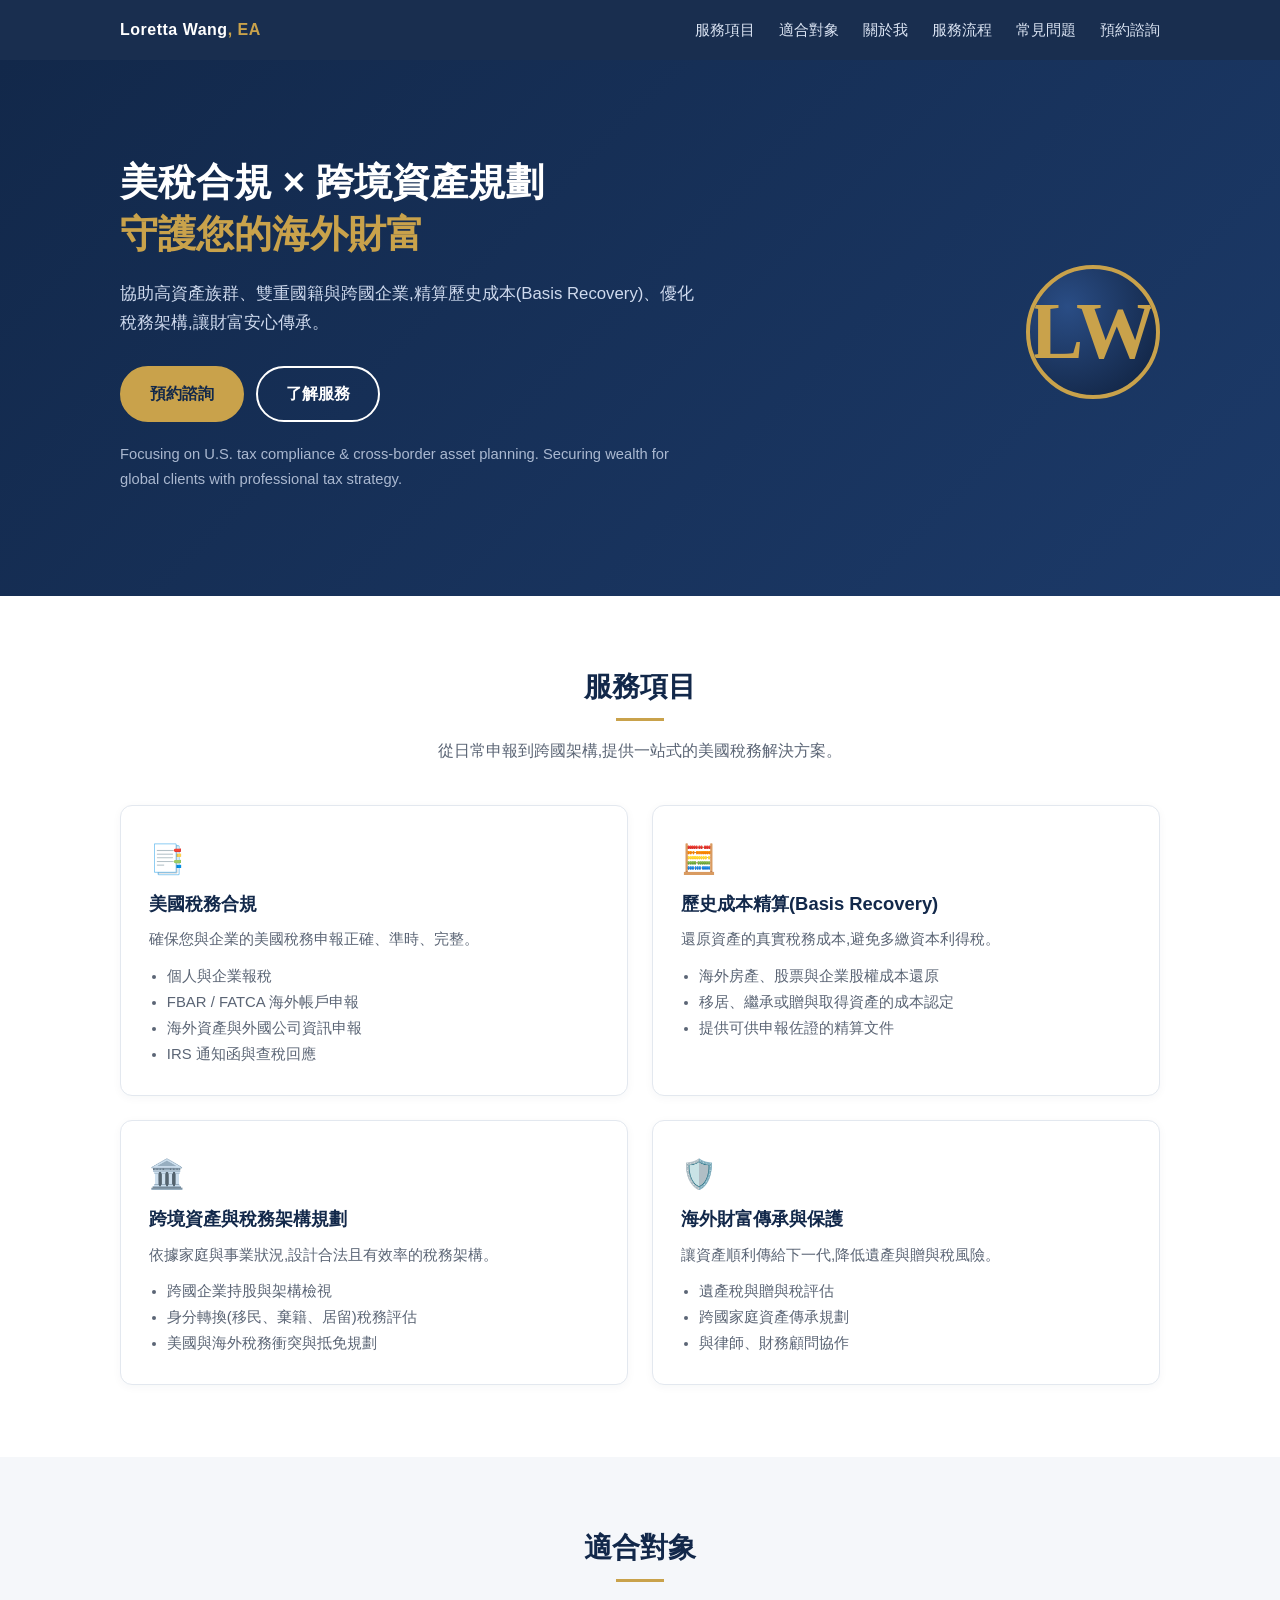
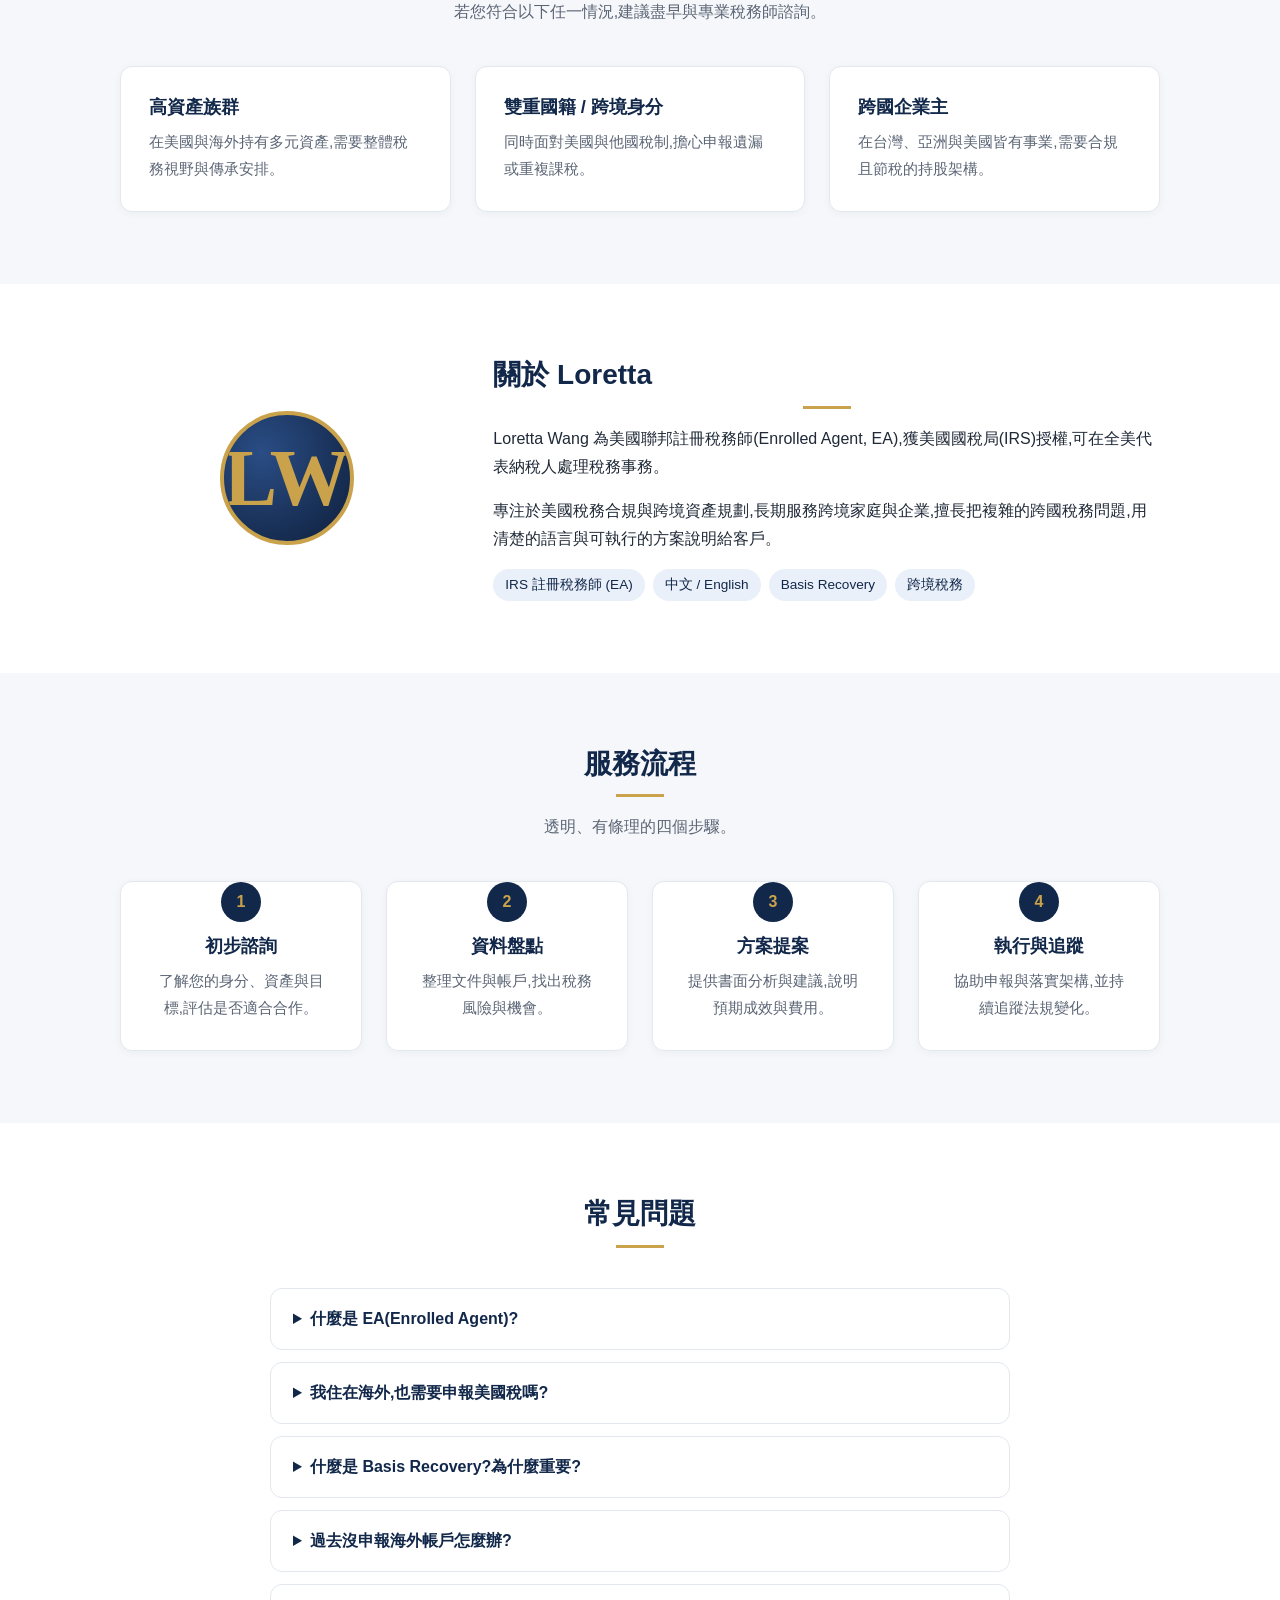
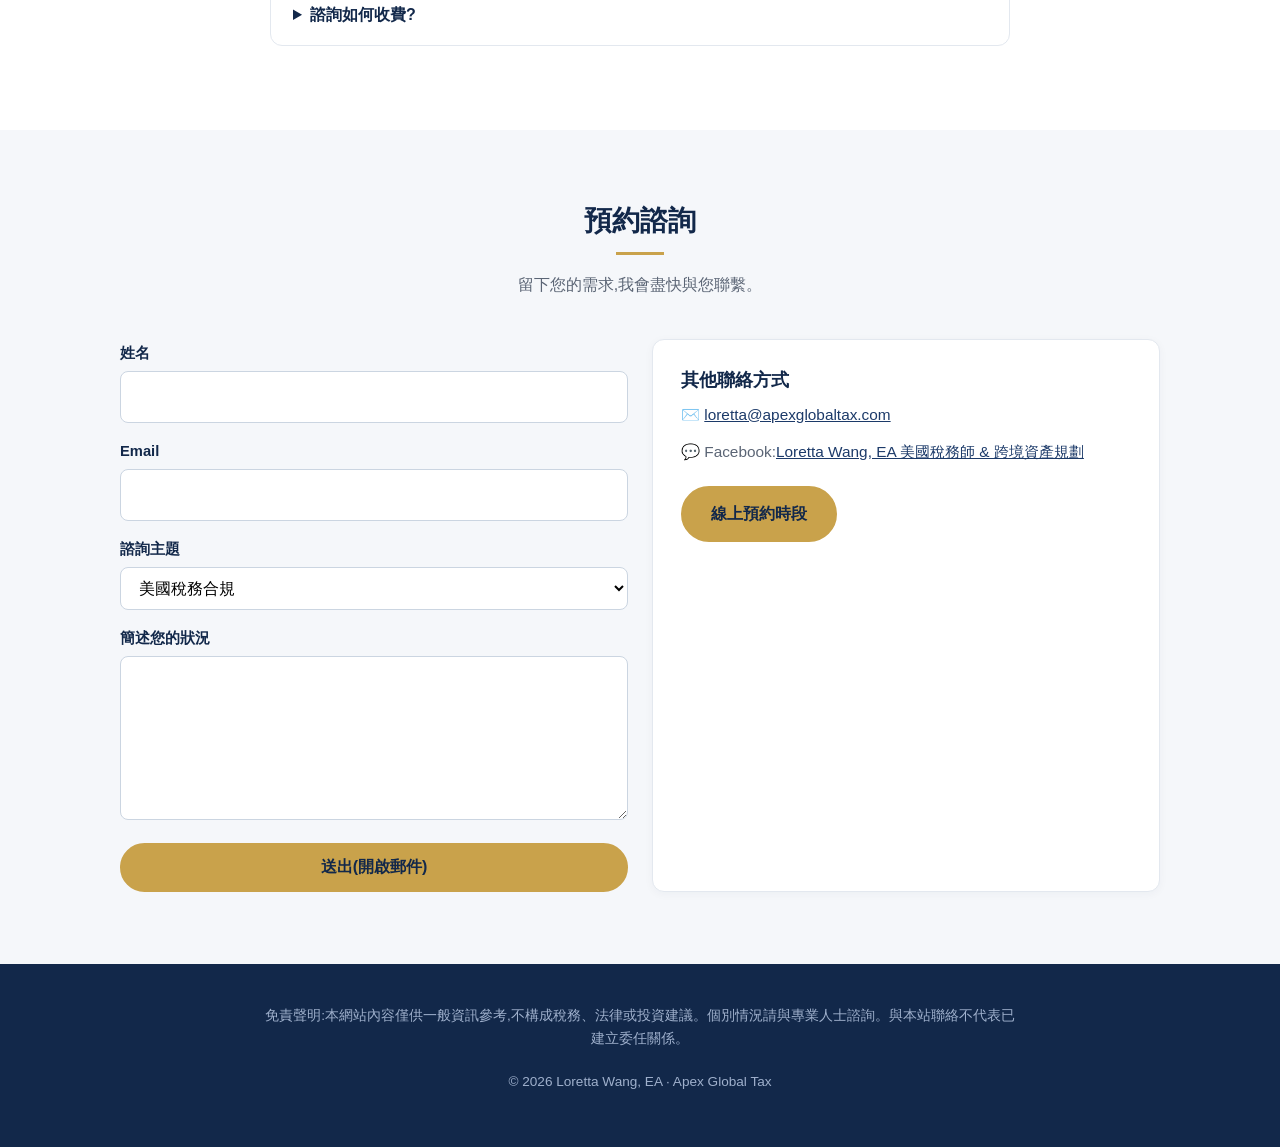
==== index.html @ fd718a01 "Add initial Chinese landing site with GitHub Pages workflow Co-Authored-By: Claude Sonnet 5.5 <norep" ====
<!doctype html>
<html lang="zh-Hant">
<head>
<meta charset="utf-8">
<meta name="viewport" content="width=device-width,initial-scale=1">
<title>Loretta Wang, EA 美國稅務師 | 美稅合規與跨境資產規劃</title>
<meta name="description" content="專注美稅合規與跨境資產規劃。協助高資產族群、雙重國籍與跨國企業進行歷史成本(Basis Recovery)精算、優化稅務架構,傳承與保護海外財富。">
<meta property="og:title" content="Loretta Wang, EA 美國稅務師 & 跨境資產規劃">
<meta property="og:description" content="美稅合規、Basis Recovery、跨境稅務架構與海外財富傳承。">
<meta property="og:type" content="website">
<link rel="icon" href="assets/img/favicon.svg" type="image/svg+xml">
<link rel="stylesheet" href="assets/css/style.css">
</head>
<body>

<header class="site">
  <div class="wrap">
    <a class="brand" href="#top">Loretta Wang<span>, EA</span></a>
    <button class="menu-btn" id="menu-btn" aria-label="選單" aria-expanded="false">☰</button>
    <nav id="nav">
      <ul>
        <li><a href="#services">服務項目</a></li>
        <li><a href="#clients">適合對象</a></li>
        <li><a href="#about">關於我</a></li>
        <li><a href="#process">服務流程</a></li>
        <li><a href="#faq">常見問題</a></li>
        <li><a href="#contact">預約諮詢</a></li>
      </ul>
    </nav>
  </div>
</header>

<main id="top">
<section class="hero">
  <div class="wrap">
    <div>
      <h1>美稅合規 × 跨境資產規劃<br><em>守護您的海外財富</em></h1>
      <p>協助高資產族群、雙重國籍與跨國企業,精算歷史成本(Basis Recovery)、優化稅務架構,讓財富安心傳承。</p>
      <div class="cta">
        <a class="btn" href="#contact">預約諮詢</a>
        <a class="btn ghost" href="#services">了解服務</a>
      </div>
      <p class="en">Focusing on U.S. tax compliance &amp; cross-border asset planning. Securing wealth for global clients with professional tax strategy.</p>
    </div>
    <!-- 放入照片:將 assets/img/loretta.jpg 放好後,把下面 LW 換成 <img src="assets/img/loretta.jpg" alt="Loretta Wang, EA"> -->
    <div class="portrait" aria-hidden="true">LW</div>
  </div>
</section>

<section id="services">
  <div class="wrap">
    <h2>服務項目</h2>
    <p class="lead">從日常申報到跨國架構,提供一站式的美國稅務解決方案。</p>
    <div class="grid c2">
      <div class="card">
        <div class="icon">📑</div>
        <h3>美國稅務合規</h3>
        <p>確保您與企業的美國稅務申報正確、準時、完整。</p>
        <ul><li>個人與企業報稅</li><li>FBAR / FATCA 海外帳戶申報</li><li>海外資產與外國公司資訊申報</li><li>IRS 通知函與查稅回應</li></ul>
      </div>
      <div class="card">
        <div class="icon">🧮</div>
        <h3>歷史成本精算(Basis Recovery)</h3>
        <p>還原資產的真實稅務成本,避免多繳資本利得稅。</p>
        <ul><li>海外房產、股票與企業股權成本還原</li><li>移居、繼承或贈與取得資產的成本認定</li><li>提供可供申報佐證的精算文件</li></ul>
      </div>
      <div class="card">
        <div class="icon">🏛️</div>
        <h3>跨境資產與稅務架構規劃</h3>
        <p>依據家庭與事業狀況,設計合法且有效率的稅務架構。</p>
        <ul><li>跨國企業持股與架構檢視</li><li>身分轉換(移民、棄籍、居留)稅務評估</li><li>美國與海外稅務衝突與抵免規劃</li></ul>
      </div>
      <div class="card">
        <div class="icon">🛡️</div>
        <h3>海外財富傳承與保護</h3>
        <p>讓資產順利傳給下一代,降低遺產與贈與稅風險。</p>
        <ul><li>遺產稅與贈與稅評估</li><li>跨國家庭資產傳承規劃</li><li>與律師、財務顧問協作</li></ul>
      </div>
    </div>
  </div>
</section>

<section id="clients" class="alt">
  <div class="wrap">
    <h2>適合對象</h2>
    <p class="lead">若您符合以下任一情況,建議盡早與專業稅務師諮詢。</p>
    <div class="grid c3">
      <div class="card"><h3>高資產族群</h3><p>在美國與海外持有多元資產,需要整體稅務視野與傳承安排。</p></div>
      <div class="card"><h3>雙重國籍 / 跨境身分</h3><p>同時面對美國與他國稅制,擔心申報遺漏或重複課稅。</p></div>
      <div class="card"><h3>跨國企業主</h3><p>在台灣、亞洲與美國皆有事業,需要合規且節稅的持股架構。</p></div>
    </div>
  </div>
</section>

<section id="about">
  <div class="wrap about">
    <div class="portrait" aria-hidden="true" style="margin:0 auto;max-width:240px">LW</div>
    <div>
      <h2 style="text-align:left">關於 Loretta</h2>
      <p>Loretta Wang 為美國聯邦註冊稅務師(Enrolled Agent, EA),獲美國國稅局(IRS)授權,可在全美代表納稅人處理稅務事務。</p>
      <p>專注於美國稅務合規與跨境資產規劃,長期服務跨境家庭與企業,擅長把複雜的跨國稅務問題,用清楚的語言與可執行的方案說明給客戶。</p>
      <!-- TODO: 補上實際學經歷、執業年資、服務語言 -->
      <div class="tags"><span>IRS 註冊稅務師 (EA)</span><span>中文 / English</span><span>Basis Recovery</span><span>跨境稅務</span></div>
    </div>
  </div>
</section>

<section id="process" class="alt">
  <div class="wrap">
    <h2>服務流程</h2>
    <p class="lead">透明、有條理的四個步驟。</p>
    <div class="grid c4 steps">
      <div class="card step"><h3>初步諮詢</h3><p>了解您的身分、資產與目標,評估是否適合合作。</p></div>
      <div class="card step"><h3>資料盤點</h3><p>整理文件與帳戶,找出稅務風險與機會。</p></div>
      <div class="card step"><h3>方案提案</h3><p>提供書面分析與建議,說明預期成效與費用。</p></div>
      <div class="card step"><h3>執行與追蹤</h3><p>協助申報與落實架構,並持續追蹤法規變化。</p></div>
    </div>
  </div>
</section>

<section id="faq">
  <div class="wrap" style="max-width:780px">
    <h2>常見問題</h2>
    <p class="lead"></p>
    <details><summary>什麼是 EA(Enrolled Agent)?</summary><p>EA 是由美國國稅局授予的聯邦稅務執業資格,持有者可在全美代表納稅人與 IRS 溝通、處理申報及查稅事宜。</p></details>
    <details><summary>我住在海外,也需要申報美國稅嗎?</summary><p>美國公民與綠卡持有者無論居住何處,通常都需申報全球所得,並可能需要申報 FBAR、FATCA 等海外資產。實際情況需依個人身分判斷,歡迎諮詢。</p></details>
    <details><summary>什麼是 Basis Recovery?為什麼重要?</summary><p>Basis(成本基礎)是計算資本利得的起點。若取得資產時的成本沒有被正確認定,出售時可能多繳稅。精算並留存佐證文件,可降低稅負與日後爭議。</p></details>
    <details><summary>過去沒申報海外帳戶怎麼辦?</summary><p>IRS 提供多種自願揭露與補救途徑,越早處理選擇越多、風險越低。建議先諮詢專業人士再決定做法。</p></details>
    <details><summary>諮詢如何收費?</summary><p><!-- TODO: 填入實際收費方式 -->初次諮詢後,我們會依服務範圍提供明確報價,不會有隱藏費用。</p></details>
  </div>
</section>

<section id="contact" class="alt">
  <div class="wrap">
    <h2>預約諮詢</h2>
    <p class="lead">留下您的需求,我會盡快與您聯繫。</p>
    <div class="grid c2">
      <form id="contact-form">
        <div><label for="name">姓名</label><input id="name" name="name" required></div>
        <div><label for="email">Email</label><input id="email" name="email" type="email" required></div>
        <div><label for="topic">諮詢主題</label>
          <select id="topic" name="topic">
            <option>美國稅務合規</option><option>歷史成本精算 (Basis Recovery)</option>
            <option>跨境資產與稅務架構</option><option>海外財富傳承</option><option>其他</option>
          </select></div>
        <div><label for="message">簡述您的狀況</label><textarea id="message" name="message" rows="5"></textarea></div>
        <button class="btn" type="submit">送出(開啟郵件)</button>
      </form>
      <div class="card contact-info">
        <h3>其他聯絡方式</h3>
        <p>✉️ <a href="mailto:loretta@apexglobaltax.com">loretta@apexglobaltax.com</a></p>
        <p>💬 Facebook:<a href="#" id="fb-link">Loretta Wang, EA 美國稅務師 &amp; 跨境資產規劃</a></p>
        <!-- TODO: 補上 FB 專頁網址、LINE / WeChat、Calendly 預約連結 -->
        <p style="margin-top:20px"><a class="btn" href="#" id="cal-link">線上預約時段</a></p>
      </div>
    </div>
  </div>
</section>
</main>

<footer>
  <div class="wrap">
    <p class="disclaimer">免責聲明:本網站內容僅供一般資訊參考,不構成稅務、法律或投資建議。個別情況請與專業人士諮詢。與本站聯絡不代表已建立委任關係。</p>
    <p class="copy">© 2026 Loretta Wang, EA · Apex Global Tax</p>
  </div>
</footer>

<script src="assets/js/main.js"></script>
</body>
</html>
---- assets/css/style.css ----
:root{
  --navy:#12284a; --navy-2:#1c3a69; --gold:#c9a24b; --gold-d:#a8832f;
  --ink:#1f2937; --muted:#5b6575; --bg:#fff; --bg-alt:#f5f7fa; --line:#e3e8ef;
  --radius:12px; --max:1080px;
}
*{box-sizing:border-box}
html{scroll-behavior:smooth}
body{margin:0;font-family:-apple-system,BlinkMacSystemFont,"Noto Sans TC","PingFang TC","Microsoft JhengHei",Segoe UI,sans-serif;color:var(--ink);background:var(--bg);line-height:1.75}
img{max-width:100%}
a{color:var(--navy-2)}
.wrap{max-width:var(--max);margin:0 auto;padding:0 20px}
section{padding:72px 0}
section.alt{background:var(--bg-alt)}
h1,h2,h3{line-height:1.35;margin:0 0 .5em;color:var(--navy)}
h2{font-size:1.75rem;text-align:center}
h2::after{content:"";display:block;width:48px;height:3px;background:var(--gold);margin:12px auto 0}
.lead{text-align:center;color:var(--muted);max-width:640px;margin:16px auto 40px}
.btn{display:inline-block;padding:12px 28px;border-radius:999px;background:var(--gold);color:var(--navy);font-weight:700;text-decoration:none;border:2px solid var(--gold);cursor:pointer;font-size:1rem}
.btn:hover{background:var(--gold-d);border-color:var(--gold-d)}
.btn.ghost{background:transparent;color:#fff;border-color:#fff}
.btn.ghost:hover{background:#fff;color:var(--navy)}

header.site{position:sticky;top:0;z-index:10;background:rgba(18,40,74,.97);backdrop-filter:blur(6px)}
header.site .wrap{display:flex;align-items:center;justify-content:space-between;height:60px}
.brand{color:#fff;font-weight:700;text-decoration:none;letter-spacing:.5px}
.brand span{color:var(--gold)}
nav ul{display:flex;gap:24px;list-style:none;margin:0;padding:0}
nav a{color:#dbe4f3;text-decoration:none;font-size:.95rem}
nav a:hover{color:var(--gold)}
.menu-btn{display:none;background:none;border:0;color:#fff;font-size:1.6rem;cursor:pointer}

.hero{background:linear-gradient(135deg,var(--navy),var(--navy-2));color:#fff;padding:96px 0 88px}
.hero .wrap{display:grid;grid-template-columns:1.4fr 1fr;gap:40px;align-items:center}
.hero h1{color:#fff;font-size:2.4rem}
.hero h1 em{font-style:normal;color:var(--gold)}
.hero p{color:#cfdaee;font-size:1.05rem}
.hero .cta{display:flex;gap:12px;flex-wrap:wrap;margin-top:28px}
.hero .en{font-size:.92rem;opacity:.8;margin-top:20px}
.portrait{aspect-ratio:1;max-width:320px;margin-left:auto;border-radius:50%;background:radial-gradient(circle at 30% 30%,#2a4d85,#0e1f3b);border:4px solid var(--gold);display:flex;align-items:center;justify-content:center;font:700 5rem Georgia,serif;color:var(--gold);overflow:hidden}
.portrait img{width:100%;height:100%;object-fit:cover}

.grid{display:grid;gap:24px}
.grid.c2{grid-template-columns:repeat(2,1fr)}
.grid.c3{grid-template-columns:repeat(3,1fr)}
.grid.c4{grid-template-columns:repeat(4,1fr)}
.card{background:#fff;border:1px solid var(--line);border-radius:var(--radius);padding:28px;box-shadow:0 2px 10px rgba(18,40,74,.04)}
.card h3{font-size:1.15rem}
.card p{margin:0;color:var(--muted);font-size:.96rem}
.card ul{margin:10px 0 0;padding-left:1.2em;color:var(--muted);font-size:.93rem}
.icon{font-size:1.8rem;margin-bottom:8px}

.steps{counter-reset:s}
.step{position:relative;padding-top:52px;text-align:center}
.step::before{counter-increment:s;content:counter(s);position:absolute;top:0;left:50%;transform:translateX(-50%);width:40px;height:40px;line-height:40px;border-radius:50%;background:var(--navy);color:var(--gold);font-weight:700}

.about{display:grid;grid-template-columns:1fr 2fr;gap:40px;align-items:center}
.tags{display:flex;flex-wrap:wrap;gap:8px;margin-top:14px}
.tags span{background:#eaf0fa;color:var(--navy);padding:4px 12px;border-radius:999px;font-size:.85rem}

details{background:#fff;border:1px solid var(--line);border-radius:var(--radius);padding:16px 22px;margin-bottom:12px}
summary{cursor:pointer;font-weight:600;color:var(--navy)}
details p{margin:10px 0 0;color:var(--muted)}

form{display:grid;gap:14px}
label{font-weight:600;font-size:.92rem;color:var(--navy)}
input,select,textarea{width:100%;padding:11px 14px;border:1px solid #cbd5e1;border-radius:8px;font:inherit;margin-top:4px;background:#fff}
input:focus,select:focus,textarea:focus{outline:2px solid var(--gold);border-color:var(--gold)}
.contact-info p{margin:0 0 10px}

footer{background:var(--navy);color:#9fb0cc;padding:40px 0;font-size:.85rem}
footer a{color:var(--gold)}
.disclaimer{max-width:760px;margin:0 auto 20px;text-align:center;line-height:1.7}
.copy{text-align:center}

@media(max-width:860px){
  .hero .wrap,.about{grid-template-columns:1fr}
  .portrait{margin:0 auto;max-width:220px;order:-1}
  .grid.c2,.grid.c3,.grid.c4{grid-template-columns:1fr}
  .grid.c4.steps{grid-template-columns:repeat(2,1fr)}
  .hero h1{font-size:1.9rem}
  section{padding:56px 0}
  .menu-btn{display:block}
  nav{display:none;position:absolute;top:60px;left:0;right:0;background:var(--navy);padding:12px 20px 20px}
  nav.open{display:block}
  nav ul{flex-direction:column;gap:14px}
}
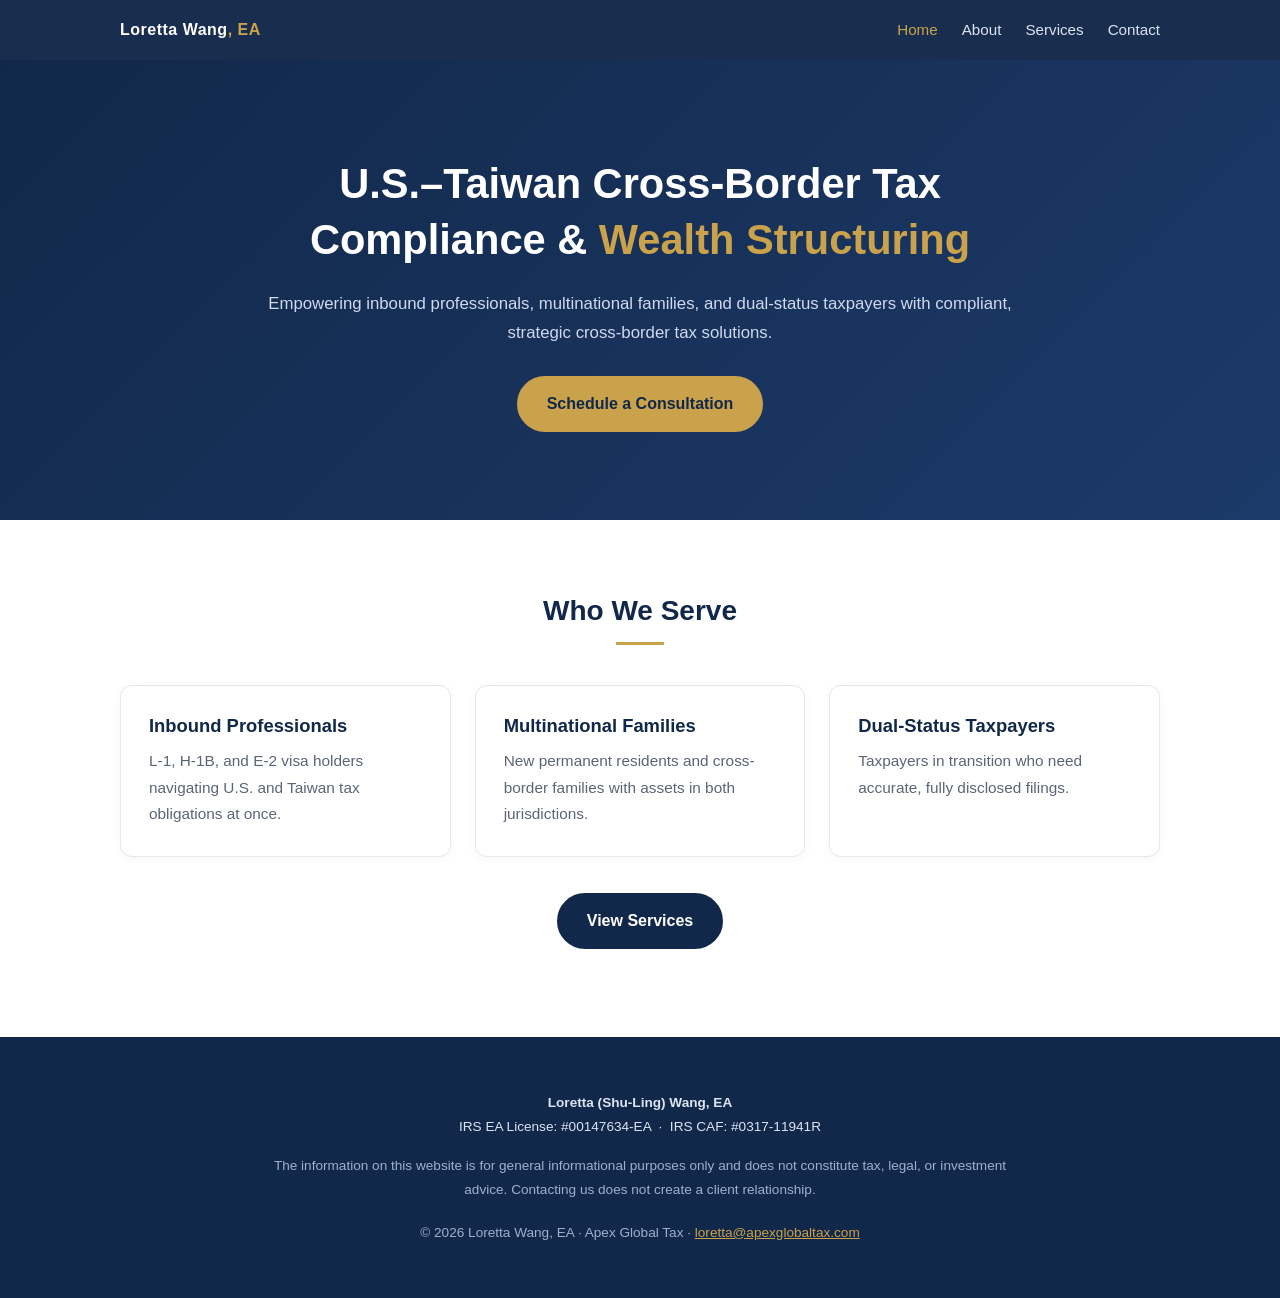
==== commit 30ca377c: "Rebuild site as English multi-page layout (Home, About, Services, Contact) Co-Authored-By: Claude So" ====
--- a/index.html
+++ b/index.html
@@ -1,170 +1,60 @@
 <!doctype html>
-<html lang="zh-Hant">
+<html lang="en">
 <head>
 <meta charset="utf-8">
 <meta name="viewport" content="width=device-width,initial-scale=1">
-<title>Loretta Wang, EA 美國稅務師 | 美稅合規與跨境資產規劃</title>
-<meta name="description" content="專注美稅合規與跨境資產規劃。協助高資產族群、雙重國籍與跨國企業進行歷史成本(Basis Recovery)精算、優化稅務架構,傳承與保護海外財富。">
-<meta property="og:title" content="Loretta Wang, EA 美國稅務師 & 跨境資產規劃">
-<meta property="og:description" content="美稅合規、Basis Recovery、跨境稅務架構與海外財富傳承。">
+<title>U.S.–Taiwan Cross-Border Tax Compliance | Loretta Wang, EA</title>
+<meta name="description" content="Compliant, strategic cross-border tax solutions for inbound professionals, multinational families, and dual-status taxpayers.">
+<meta property="og:title" content="U.S.–Taiwan Cross-Border Tax Compliance | Loretta Wang, EA">
+<meta property="og:description" content="Compliant, strategic cross-border tax solutions for inbound professionals, multinational families, and dual-status taxpayers.">
 <meta property="og:type" content="website">
 <link rel="icon" href="assets/img/favicon.svg" type="image/svg+xml">
 <link rel="stylesheet" href="assets/css/style.css">
 </head>
 <body>
-
 <header class="site">
   <div class="wrap">
-    <a class="brand" href="#top">Loretta Wang<span>, EA</span></a>
-    <button class="menu-btn" id="menu-btn" aria-label="選單" aria-expanded="false">☰</button>
+    <a class="brand" href="index.html">Loretta Wang<span>, EA</span></a>
+    <button class="menu-btn" id="menu-btn" aria-label="Menu" aria-expanded="false">☰</button>
     <nav id="nav">
       <ul>
-        <li><a href="#services">服務項目</a></li>
-        <li><a href="#clients">適合對象</a></li>
-        <li><a href="#about">關於我</a></li>
-        <li><a href="#process">服務流程</a></li>
-        <li><a href="#faq">常見問題</a></li>
-        <li><a href="#contact">預約諮詢</a></li>
+        <li><a href="index.html" class="active">Home</a></li>
+        <li><a href="about.html">About</a></li>
+        <li><a href="services.html">Services</a></li>
+        <li><a href="contact.html">Contact</a></li>
       </ul>
     </nav>
   </div>
 </header>
+<main>
 
-<main id="top">
 <section class="hero">
-  <div class="wrap">
-    <div>
-      <h1>美稅合規 × 跨境資產規劃<br><em>守護您的海外財富</em></h1>
-      <p>協助高資產族群、雙重國籍與跨國企業,精算歷史成本(Basis Recovery)、優化稅務架構,讓財富安心傳承。</p>
-      <div class="cta">
-        <a class="btn" href="#contact">預約諮詢</a>
-        <a class="btn ghost" href="#services">了解服務</a>
-      </div>
-      <p class="en">Focusing on U.S. tax compliance &amp; cross-border asset planning. Securing wealth for global clients with professional tax strategy.</p>
-    </div>
-    <!-- 放入照片:將 assets/img/loretta.jpg 放好後,把下面 LW 換成 <img src="assets/img/loretta.jpg" alt="Loretta Wang, EA"> -->
-    <div class="portrait" aria-hidden="true">LW</div>
+  <div class="wrap hero-one">
+    <h1>U.S.–Taiwan Cross-Border Tax Compliance &amp; <em>Wealth Structuring</em></h1>
+    <p>Empowering inbound professionals, multinational families, and dual-status taxpayers with compliant, strategic cross-border tax solutions.</p>
+    <div class="cta"><a class="btn" href="contact.html">Schedule a Consultation</a></div>
   </div>
 </section>
-
-<section id="services">
+<section>
   <div class="wrap">
-    <h2>服務項目</h2>
-    <p class="lead">從日常申報到跨國架構,提供一站式的美國稅務解決方案。</p>
-    <div class="grid c2">
-      <div class="card">
-        <div class="icon">📑</div>
-        <h3>美國稅務合規</h3>
-        <p>確保您與企業的美國稅務申報正確、準時、完整。</p>
-        <ul><li>個人與企業報稅</li><li>FBAR / FATCA 海外帳戶申報</li><li>海外資產與外國公司資訊申報</li><li>IRS 通知函與查稅回應</li></ul>
-      </div>
-      <div class="card">
-        <div class="icon">🧮</div>
-        <h3>歷史成本精算(Basis Recovery)</h3>
-        <p>還原資產的真實稅務成本,避免多繳資本利得稅。</p>
-        <ul><li>海外房產、股票與企業股權成本還原</li><li>移居、繼承或贈與取得資產的成本認定</li><li>提供可供申報佐證的精算文件</li></ul>
-      </div>
-      <div class="card">
-        <div class="icon">🏛️</div>
-        <h3>跨境資產與稅務架構規劃</h3>
-        <p>依據家庭與事業狀況,設計合法且有效率的稅務架構。</p>
-        <ul><li>跨國企業持股與架構檢視</li><li>身分轉換(移民、棄籍、居留)稅務評估</li><li>美國與海外稅務衝突與抵免規劃</li></ul>
-      </div>
-      <div class="card">
-        <div class="icon">🛡️</div>
-        <h3>海外財富傳承與保護</h3>
-        <p>讓資產順利傳給下一代,降低遺產與贈與稅風險。</p>
-        <ul><li>遺產稅與贈與稅評估</li><li>跨國家庭資產傳承規劃</li><li>與律師、財務顧問協作</li></ul>
-      </div>
+    <h2>Who We Serve</h2>
+    <div class="grid c3" style="margin-top:40px">
+      <div class="card"><h3>Inbound Professionals</h3><p>L-1, H-1B, and E-2 visa holders navigating U.S. and Taiwan tax obligations at once.</p></div>
+      <div class="card"><h3>Multinational Families</h3><p>New permanent residents and cross-border families with assets in both jurisdictions.</p></div>
+      <div class="card"><h3>Dual-Status Taxpayers</h3><p>Taxpayers in transition who need accurate, fully disclosed filings.</p></div>
     </div>
-  </div>
-</section>
-
-<section id="clients" class="alt">
-  <div class="wrap">
-    <h2>適合對象</h2>
-    <p class="lead">若您符合以下任一情況,建議盡早與專業稅務師諮詢。</p>
-    <div class="grid c3">
-      <div class="card"><h3>高資產族群</h3><p>在美國與海外持有多元資產,需要整體稅務視野與傳承安排。</p></div>
-      <div class="card"><h3>雙重國籍 / 跨境身分</h3><p>同時面對美國與他國稅制,擔心申報遺漏或重複課稅。</p></div>
-      <div class="card"><h3>跨國企業主</h3><p>在台灣、亞洲與美國皆有事業,需要合規且節稅的持股架構。</p></div>
-    </div>
-  </div>
-</section>
-
-<section id="about">
-  <div class="wrap about">
-    <div class="portrait" aria-hidden="true" style="margin:0 auto;max-width:240px">LW</div>
-    <div>
-      <h2 style="text-align:left">關於 Loretta</h2>
-      <p>Loretta Wang 為美國聯邦註冊稅務師(Enrolled Agent, EA),獲美國國稅局(IRS)授權,可在全美代表納稅人處理稅務事務。</p>
-      <p>專注於美國稅務合規與跨境資產規劃,長期服務跨境家庭與企業,擅長把複雜的跨國稅務問題,用清楚的語言與可執行的方案說明給客戶。</p>
-      <!-- TODO: 補上實際學經歷、執業年資、服務語言 -->
-      <div class="tags"><span>IRS 註冊稅務師 (EA)</span><span>中文 / English</span><span>Basis Recovery</span><span>跨境稅務</span></div>
-    </div>
-  </div>
-</section>
-
-<section id="process" class="alt">
-  <div class="wrap">
-    <h2>服務流程</h2>
-    <p class="lead">透明、有條理的四個步驟。</p>
-    <div class="grid c4 steps">
-      <div class="card step"><h3>初步諮詢</h3><p>了解您的身分、資產與目標,評估是否適合合作。</p></div>
-      <div class="card step"><h3>資料盤點</h3><p>整理文件與帳戶,找出稅務風險與機會。</p></div>
-      <div class="card step"><h3>方案提案</h3><p>提供書面分析與建議,說明預期成效與費用。</p></div>
-      <div class="card step"><h3>執行與追蹤</h3><p>協助申報與落實架構,並持續追蹤法規變化。</p></div>
-    </div>
-  </div>
-</section>
-
-<section id="faq">
-  <div class="wrap" style="max-width:780px">
-    <h2>常見問題</h2>
-    <p class="lead"></p>
-    <details><summary>什麼是 EA(Enrolled Agent)?</summary><p>EA 是由美國國稅局授予的聯邦稅務執業資格,持有者可在全美代表納稅人與 IRS 溝通、處理申報及查稅事宜。</p></details>
-    <details><summary>我住在海外,也需要申報美國稅嗎?</summary><p>美國公民與綠卡持有者無論居住何處,通常都需申報全球所得,並可能需要申報 FBAR、FATCA 等海外資產。實際情況需依個人身分判斷,歡迎諮詢。</p></details>
-    <details><summary>什麼是 Basis Recovery?為什麼重要?</summary><p>Basis(成本基礎)是計算資本利得的起點。若取得資產時的成本沒有被正確認定,出售時可能多繳稅。精算並留存佐證文件,可降低稅負與日後爭議。</p></details>
-    <details><summary>過去沒申報海外帳戶怎麼辦?</summary><p>IRS 提供多種自願揭露與補救途徑,越早處理選擇越多、風險越低。建議先諮詢專業人士再決定做法。</p></details>
-    <details><summary>諮詢如何收費?</summary><p><!-- TODO: 填入實際收費方式 -->初次諮詢後,我們會依服務範圍提供明確報價,不會有隱藏費用。</p></details>
-  </div>
-</section>
-
-<section id="contact" class="alt">
-  <div class="wrap">
-    <h2>預約諮詢</h2>
-    <p class="lead">留下您的需求,我會盡快與您聯繫。</p>
-    <div class="grid c2">
-      <form id="contact-form">
-        <div><label for="name">姓名</label><input id="name" name="name" required></div>
-        <div><label for="email">Email</label><input id="email" name="email" type="email" required></div>
-        <div><label for="topic">諮詢主題</label>
-          <select id="topic" name="topic">
-            <option>美國稅務合規</option><option>歷史成本精算 (Basis Recovery)</option>
-            <option>跨境資產與稅務架構</option><option>海外財富傳承</option><option>其他</option>
-          </select></div>
-        <div><label for="message">簡述您的狀況</label><textarea id="message" name="message" rows="5"></textarea></div>
-        <button class="btn" type="submit">送出(開啟郵件)</button>
-      </form>
-      <div class="card contact-info">
-        <h3>其他聯絡方式</h3>
-        <p>✉️ <a href="mailto:loretta@apexglobaltax.com">loretta@apexglobaltax.com</a></p>
-        <p>💬 Facebook:<a href="#" id="fb-link">Loretta Wang, EA 美國稅務師 &amp; 跨境資產規劃</a></p>
-        <!-- TODO: 補上 FB 專頁網址、LINE / WeChat、Calendly 預約連結 -->
-        <p style="margin-top:20px"><a class="btn" href="#" id="cal-link">線上預約時段</a></p>
-      </div>
-    </div>
+    <p style="text-align:center;margin-top:36px"><a class="btn dark" href="services.html">View Services</a></p>
   </div>
 </section>
 </main>
-
 <footer>
   <div class="wrap">
-    <p class="disclaimer">免責聲明:本網站內容僅供一般資訊參考,不構成稅務、法律或投資建議。個別情況請與專業人士諮詢。與本站聯絡不代表已建立委任關係。</p>
-    <p class="copy">© 2026 Loretta Wang, EA · Apex Global Tax</p>
+    <p class="creds"><strong>Loretta (Shu-Ling) Wang, EA</strong><br>
+    IRS EA License: #00147634-EA &nbsp;·&nbsp; IRS CAF: #0317-11941R</p>
+    <p class="disclaimer">The information on this website is for general informational purposes only and does not constitute tax, legal, or investment advice. Contacting us does not create a client relationship.</p>
+    <p class="copy">© 2026 Loretta Wang, EA · Apex Global Tax · <a href="mailto:loretta@apexglobaltax.com">loretta@apexglobaltax.com</a></p>
   </div>
 </footer>
-
 <script src="assets/js/main.js"></script>
 </body>
 </html>
--- a/assets/css/style.css
+++ b/assets/css/style.css
@@ -84,3 +84,18 @@
   nav.open{display:block}
   nav ul{flex-direction:column;gap:14px}
 }
+
+/* multi-page additions */
+nav a.active{color:var(--gold)}
+.btn.dark{background:var(--navy);border-color:var(--navy);color:#fff}
+.btn.dark:hover{background:var(--navy-2);border-color:var(--navy-2)}
+.hero .hero-one{display:block;grid-template-columns:none;max-width:820px;text-align:center}
+.hero .hero-one .cta{justify-content:center}
+.hero .hero-one h1{font-size:2.6rem}
+.page-hero{background:linear-gradient(135deg,var(--navy),var(--navy-2));padding:56px 0;text-align:center}
+.page-hero h1{color:#fff;margin:0}
+.narrow{max-width:760px}
+.creds-box{background:var(--bg-alt);border-left:4px solid var(--gold);padding:14px 20px;margin-top:24px;border-radius:6px}
+.creds-box p{margin:4px 0}
+.creds{text-align:center;color:#dbe4f3;margin-bottom:16px}
+@media(max-width:860px){.hero .hero-one h1{font-size:1.9rem}}
